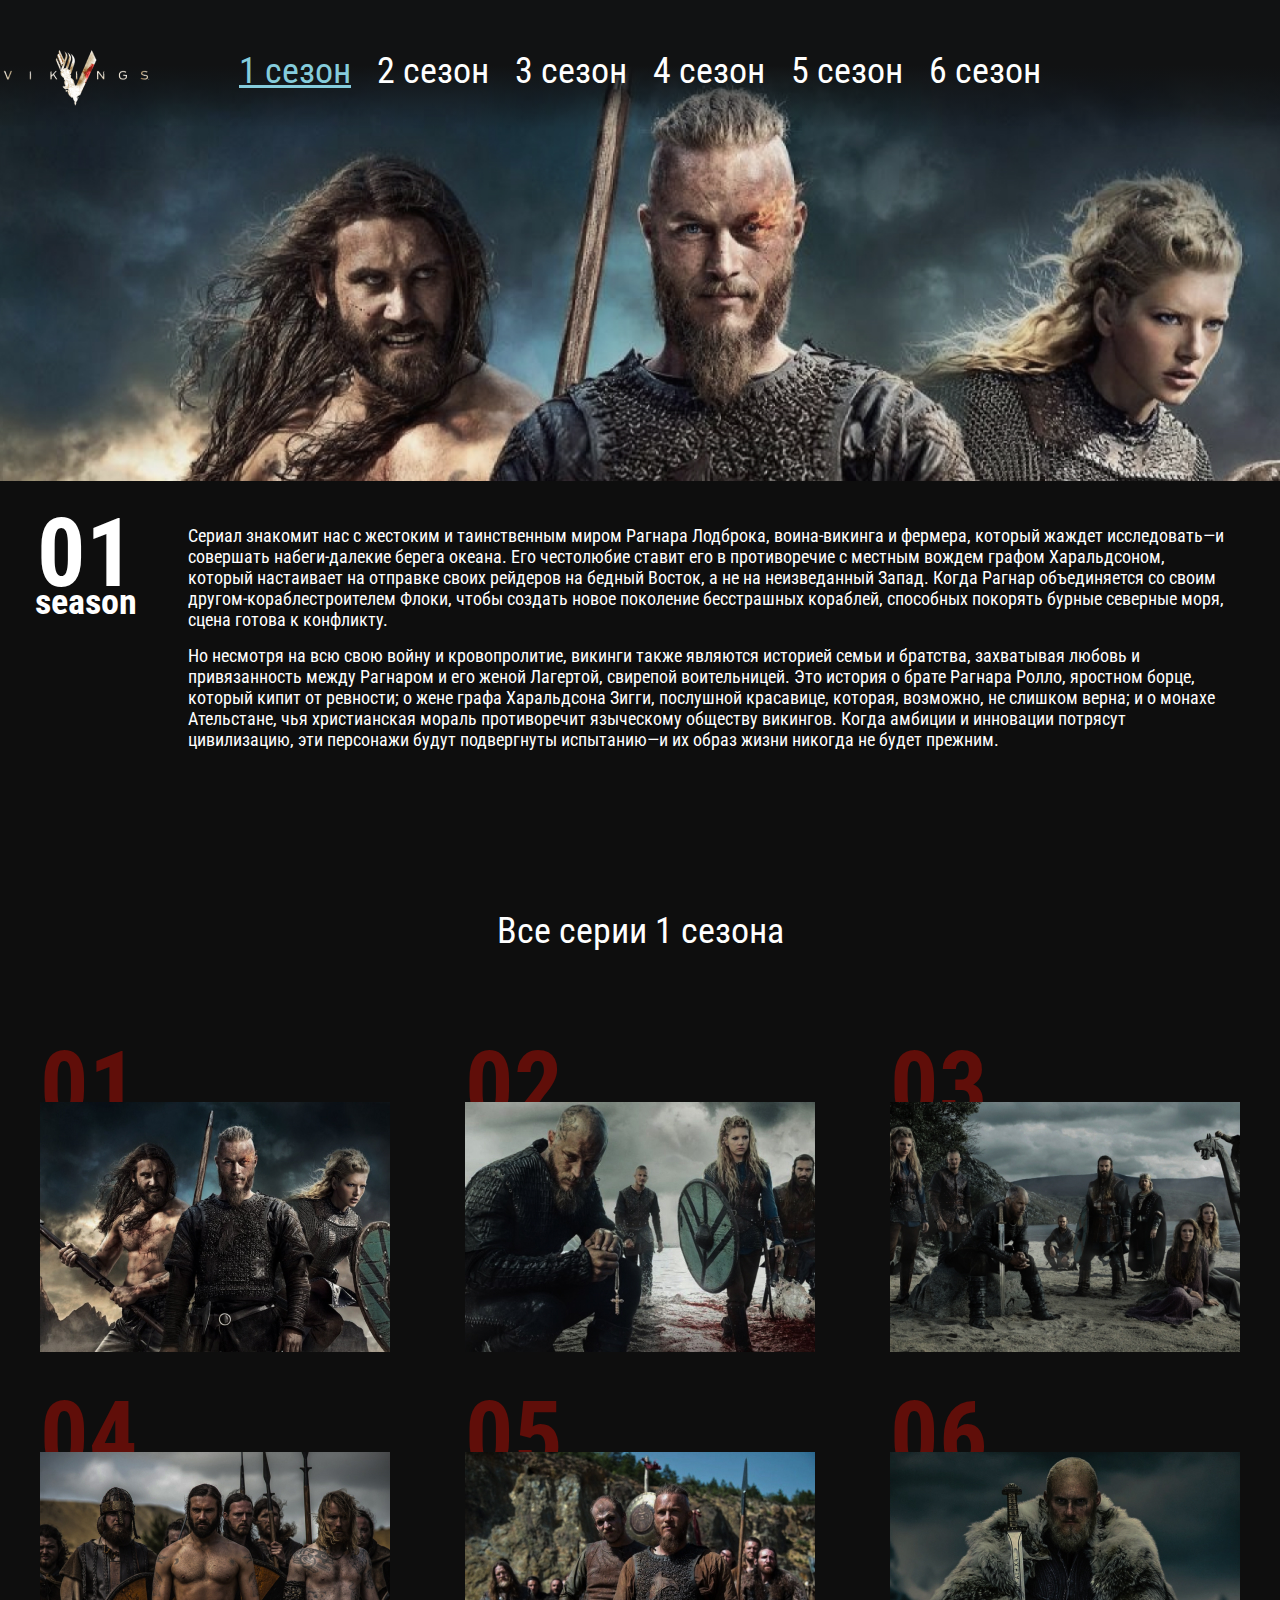
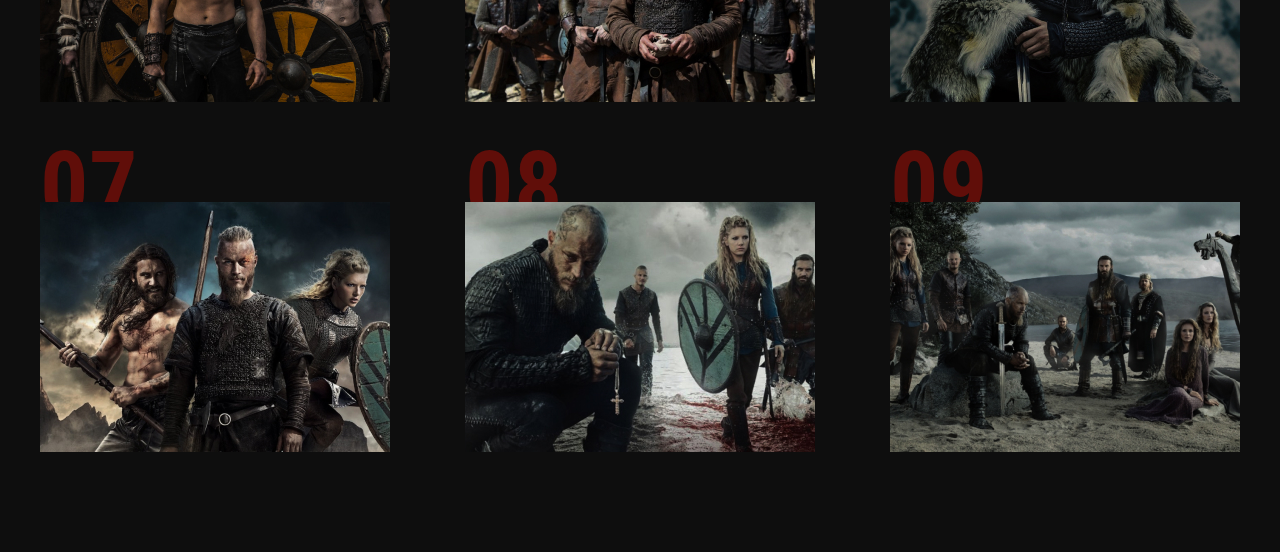
==== season-1.html @ 8d1ffd2a "completed nonadapted version" ====
<!DOCTYPE html>
<html lang="ru">

<head>
  <meta charset="UTF-8">
  <meta name="viewport" content="width=device-width, initial-scale=1.0">
  <meta http-equiv="X-UA-Compatible" content="ie=edge">
  <title>Vikings</title>
  <link href="https://fonts.googleapis.com/css2?family=Roboto+Condensed:ital,wght@0,400;0,700;1,300&display=swap"
    rel="stylesheet">
  <link rel="stylesheet" href="css/reset.css">
  <link rel="stylesheet" href="css/jquery.fancybox.css">
  <link rel="stylesheet" href="css/style.css">
</head>

<body>
  <header class="page-header">
    <nav class="menu">
      <div class="menu__container">
        <a class="page-logo" href="index.html">
          <img src="images/page-logo.png" alt="">
        </a>
        <ul class="menu__list">
          <li class="menu__list-item">
            <a class="menu__list-link menu__list-link--active" href="#">1 сезон</a>
          </li>
          <li class="menu__list-item">
            <a class="menu__list-link" href="#">2 сезон</a>
          </li>
          <li class="menu__list-item">
            <a class="menu__list-link" href="#">3 сезон</a>
          </li>
          <li class="menu__list-item">
            <a class="menu__list-link" href="#">4 сезон</a>
          </li>
          <li class="menu__list-item">
            <a class="menu__list-link" href="#">5 сезон</a>
          </li>
          <li class="menu__list-item">
            <a class="menu__list-link" href="#">6 сезон</a>
          </li>
        </ul>
      </div>
    </nav>
    <div class="season-info">
      <div class="season-info__num">
        01
        <span>season</span>
      </div>
      <div class="season-info__text">
        <p>
          Сериал знакомит нас с жестоким и таинственным миром Рагнара Лодброка, воина-викинга и фермера, который жаждет
          исследовать—и совершать набеги-далекие берега океана. Его честолюбие ставит его в противоречие с местным
          вождем графом Харальдсоном, который настаивает на отправке своих рейдеров на бедный Восток, а не на
          неизведанный Запад. Когда Рагнар объединяется со своим другом-кораблестроителем Флоки, чтобы создать новое
          поколение бесстрашных кораблей, способных покорять бурные северные моря, сцена готова к конфликту.
        </p>
        <p>
          Но несмотря на всю свою войну и кровопролитие, викинги также являются историей семьи и братства, захватывая
          любовь и привязанность между Рагнаром и его женой Лагертой, свирепой воительницей. Это история о брате Рагнара
          Ролло, яростном борце, который кипит от ревности; о жене графа Харальдсона Зигги, послушной красавице,
          которая, возможно, не слишком верна; и о монахе Ательстане, чья христианская мораль противоречит языческому
          обществу викингов. Когда амбиции и инновации потрясут цивилизацию, эти персонажи будут подвергнуты испытанию—и
          их образ жизни никогда не будет прежним.
        </p>
      </div>
    </div>
  </header>
  <main>
    <section class="seasons section-page">
      <div class="container">
        <h3 class="title">
          Все серии 1 сезона
        </h3>
        <ol class="seasons__inner">
          <li class="seasons__item" style="background-image: url('images/seasons-image-1.jpg');">
            <a class="seasons__link" data-fancybox="gallery"
              href="https://www.youtube.com/watch?v=IM_4-XFeRyA?autoplay=0">Cмотреть</a>
          </li>
          <li class="seasons__item" style="background-image: url('images/seasons-image-2.jpg');">
            <a class="seasons__link" data-fancybox="gallery"
              href="https://www.youtube.com/watch?v=IM_4-XFeRyA?autoplay=0">Cмотреть</a>
          </li>
          <li class="seasons__item" style="background-image: url('images/seasons-image-3.jpg');">
            <a class="seasons__link" data-fancybox="gallery"
              href="https://www.youtube.com/watch?v=IM_4-XFeRyA?autoplay=0">Cмотреть</a>
          </li>
          <li class="seasons__item" style="background-image: url('images/seasons-image-4.jpg');">
            <a class="seasons__link" data-fancybox="gallery"
              href="https://www.youtube.com/watch?v=IM_4-XFeRyA?autoplay=0">Cмотреть</a>
          </li>
          <li class="seasons__item" style="background-image: url('images/seasons-image-5.jpg');">
            <a class="seasons__link" data-fancybox="gallery"
              href="https://www.youtube.com/watch?v=IM_4-XFeRyA?autoplay=0">Cмотреть</a>
          </li>
          <li class="seasons__item" style="background-image: url('images/seasons-image-6.jpg');">
            <a class="seasons__link" data-fancybox="gallery"
              href="https://www.youtube.com/watch?v=IM_4-XFeRyA?autoplay=0">Cмотреть</a>
          </li>
          <li class="seasons__item" style="background-image: url('images/seasons-image-1.jpg');">
            <a class="seasons__link" data-fancybox="gallery"
              href="https://www.youtube.com/watch?v=IM_4-XFeRyA?autoplay=0">Cмотреть</a>
          </li>
          <li class="seasons__item" style="background-image: url('images/seasons-image-2.jpg');">
            <a class="seasons__link" data-fancybox="gallery"
              href="https://www.youtube.com/watch?v=IM_4-XFeRyA?autoplay=0">Cмотреть</a>
          </li>
          <li class="seasons__item" style="background-image: url('images/seasons-image-3.jpg');">
            <a class="seasons__link" data-fancybox="gallery"
              href="https://www.youtube.com/watch?v=IM_4-XFeRyA?autoplay=0">Cмотреть</a>
          </li>
        </ol>
      </div>
    </section>
  </main>

  <script src="https://ajax.googleapis.com/ajax/libs/jquery/3.4.1/jquery.min.js"></script>
  <script src="js/jquery.fancybox.min.js"></script>
  <script src="js/main.js"></script>
</body>

</html>
---- css/style.css ----
*,
*::before,
*::after {
   box-sizing: border-box;
}

body {
   background-color: #0E0E0E;
   color: #fff;
   font-weight: 400;
   font-family: 'Roboto Condensed', sans-serif;
   font-size: 18px;
   line-height: 21px;
}

a {
   color: inherit;
   text-decoration: none;
}

ul {
   list-style: none;
}

button {
   cursor: pointer;
}

.container {
   max-width: 1220px;
   padding: 0 10px;
   margin: 0 auto;
}

.section-page {
   padding: 100px 0;
}

.title {
   text-align: center;
   margin-bottom: 100px;
   font-size: 36px;
   line-height: 42px;
   font-weight: 400;
}

.header {
   background-image: url('../images/header-bg.jpg');
   height: 100vh;
   background-size: cover;
   background-repeat: no-repeat;
   background-position: center 55px;
   text-align: center;
   position: relative;
}

.header::after {
   content: "";
   position: absolute;
   height: 70px;
   bottom: 0;
   left: 0;
   width: 100%;
   background: linear-gradient(180deg, #0E0E0E 0%, rgba(17, 17, 17, 0.850295) 16.53%, rgba(32, 31, 33, 0) 100%);
   transform: rotate(180deg);
}

.menu {
   padding: 50px 0 58px;
   background: linear-gradient(180deg, #111213 0%, #111213 43.62%, rgba(32, 31, 33, 0) 86.33%);
}

.menu__list {
   display: flex;
   justify-content: center;
}

.menu__list-item {
   padding: 0 13px;
}

.menu__list-link {
   font-size: 36px;
   line-height: 42px;
   transition: all .5s;
}

.menu__list-link:hover,
.menu__list-link--active {
   color: #85CCDC;
   text-decoration: underline;
}

.logo {
   padding-top: 178px;
}

.about__inner {
   display: flex;
}

.about__info {
   width: 375px;
   margin-right: 50px;
   flex: none;
}

.about__info-item {
   margin-bottom: 25px;
   color: #E5E5E5;
}

.about__info-item span {
   display: block;
}

.about__text p {
   margin-bottom: 25px;
}

.video {
   background-image: url('../images/video-bg.jpg');
   height: 100vh;
   background-size: cover;
   background-position: center center;
   background-repeat: no-repeat;
   text-align: right;
}

.video__text {
   font-style: italic;
   font-weight: 300;
   font-size: 72px;
   line-height: 84px;
   color: #85CCDC;
   padding-top: 444px;
   margin-bottom: 40px;
}

.video__text span {
   display: block;
   padding-right: 290px;
}

.video__btn {
   position: relative;
   padding-left: 112px;
   margin-right: 230px;
}

.video__btn::before {
   content: "";
   position: absolute;
   width: 100px;
   height: 100px;
   top: -40px;
   left: 0;
   background-image: url('../images/youtube-btn.svg');
}

.seasons__inner {
   display: grid;
   grid-template-columns: 1fr 1fr 1fr;
   grid-gap: 100px 75px;
   counter-reset: counter;
   padding-top: 50px;
}

.seasons__item {
   position: relative;
   width: 350px;
   height: 250px;
   background-repeat: no-repeat;
   background-position: center center;
   background-size: cover;
   list-style: none;
   display: flex;
   justify-content: center;
   align-items: center;
}

.seasons__item::before {
   content: '0'counter(counter);
   counter-increment: counter;
   position: absolute;
   font-weight: bold;
   font-size: 96px;
   line-height: 112px;
   color: #600E09;
   left: 0;
   top: -72px;
   z-index: -1;
}

.seasons__item:hover::after {
   content: "";
   position: absolute;
   top: 0;
   left: 0;
   right: 0;
   bottom: 0;
   background: rgba(14, 14, 14, 0.7);
}

.seasons__item:hover .seasons__link {
   opacity: 1;
}

.seasons__link {
   font-size: 36px;
   line-height: 42px;
   padding: 12px 78px 11px;
   background-color: #0E0E0E;
   opacity: 0;
   transition: all .3s;
   z-index: 1;
}

.heroes__inner {
   display: flex;
   justify-content: space-between;
}

.heroes__slider-img {
   max-width: 775px;
}

.heroes__slider-text {
   max-width: 350px;
}

.heroes__name {
   font-style: italic;
   font-weight: 300;
   font-size: 72px;
   line-height: 84px;
   color: #85CCDC;
   margin-bottom: 44px;
}

.heroes__text p {
   margin-bottom: 15px;
}

.slick-btn {
   position: absolute;
   top: 50%;
   transform: translateY(-50%);
   border: none;
   background-color: transparent;
   z-index: 5;
}

.slick-prev {
   left: 38px;
}

.slick-next {
   right: 38px;
}

.copy {
   padding: 14px 0 15px;
   text-align: center;
}

/* start season-1 */

.page-header {
   background-image: url('../images/season-1bg.jpg');
   background-repeat: no-repeat;
   background-position: center center;
   background-size: cover;
   height: 90vh;
   position: relative;
}

.menu__container {
   max-width: 1385px;
   margin: 0 auto;
   position: relative;
}

.page-logo {
   position: absolute;
   left: 0;
}

.season-info {
   position: absolute;
   max-width: 1385px;
   display: flex;
   padding: 44px 47px 45px 35px;
   background-color: #0E0E0E;
   bottom: 0;
   left: 0;
   right: 0;
   margin: 0 auto;
}

.season-info__num {
   font-weight: bold;
   font-size: 96px;
   line-height: 56px;
   text-align: center;
   margin-right: 51px;
}

.season-info__num span {
   display: block;
   font-size: 36px;
   line-height: 42px;
}

.season-info__text p {
   margin-bottom: 15px;
}

/* end season-1 */
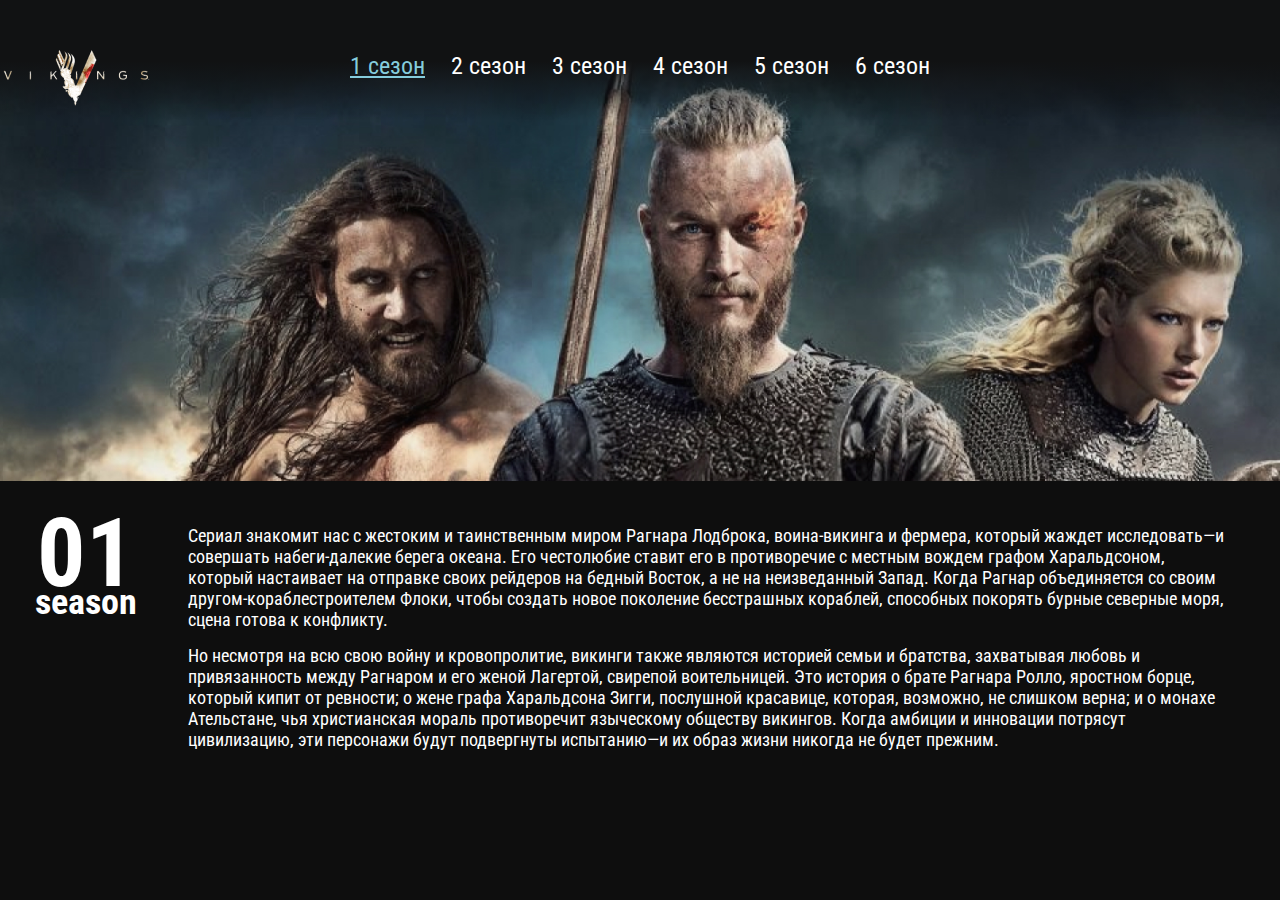
==== commit 68ed72a5: "adapted header, sections about and video" ====
--- a/season-1.html
+++ b/season-1.html
@@ -66,7 +66,7 @@
       </div>
     </div>
   </header>
-  <main>
+  <!-- <main>
     <section class="seasons section-page">
       <div class="container">
         <h3 class="title">
@@ -112,7 +112,7 @@
         </ol>
       </div>
     </section>
-  </main>
+  </main> -->
 
   <script src="https://ajax.googleapis.com/ajax/libs/jquery/3.4.1/jquery.min.js"></script>
   <script src="js/jquery.fancybox.min.js"></script>
--- a/css/style.css
+++ b/css/style.css
@@ -92,7 +92,7 @@
 }
 
 .logo {
-   padding-top: 178px;
+   padding-top: 17vh;
 }
 
 .about__inner {
@@ -133,7 +133,7 @@
    font-size: 72px;
    line-height: 84px;
    color: #85CCDC;
-   padding-top: 444px;
+   padding-top: 45vh;
    margin-bottom: 40px;
 }
 
@@ -190,6 +190,10 @@
    left: 0;
    top: -72px;
    z-index: -1;
+}
+
+.seasons__item:nth-child(n+10)::before {
+   content: counter(counter);
 }
 
 .seasons__item:hover::after {
@@ -316,4 +320,67 @@
    margin-bottom: 15px;
 }
 
-/* end season-1 */+/* end season-1 */
+
+
+
+/* start media */
+
+@media (max-width: 1366px) {
+   .logo__img {
+      max-width: 80%;
+   }
+
+   .menu__list-link {
+      font-size: 24px;
+      line-height: 32px;
+   }
+
+   .about__info {
+      width: 260px;
+   }
+}
+
+@media (max-width: 768px) {
+   body {
+      font-size: 16px;
+      line-height: 19px;
+   }
+
+   .section-page {
+      padding: 50px 0;
+   }
+
+   .title {
+      margin-bottom: 50px;
+   }
+
+   .about__inner {
+      display: block;
+   }
+
+   .video__text {
+      font-size: 48px;
+      line-height: 56px;
+   }
+
+   .video__text span {
+      padding-right: 200px;
+   }
+
+   .video__btn {
+      margin-right: 0;
+   }
+}
+
+@media (max-width: 640px) {
+   .menu__list {
+      display: none;
+   }
+
+   .logo {
+      padding-top: 21vh;
+   }
+}
+
+/* end media */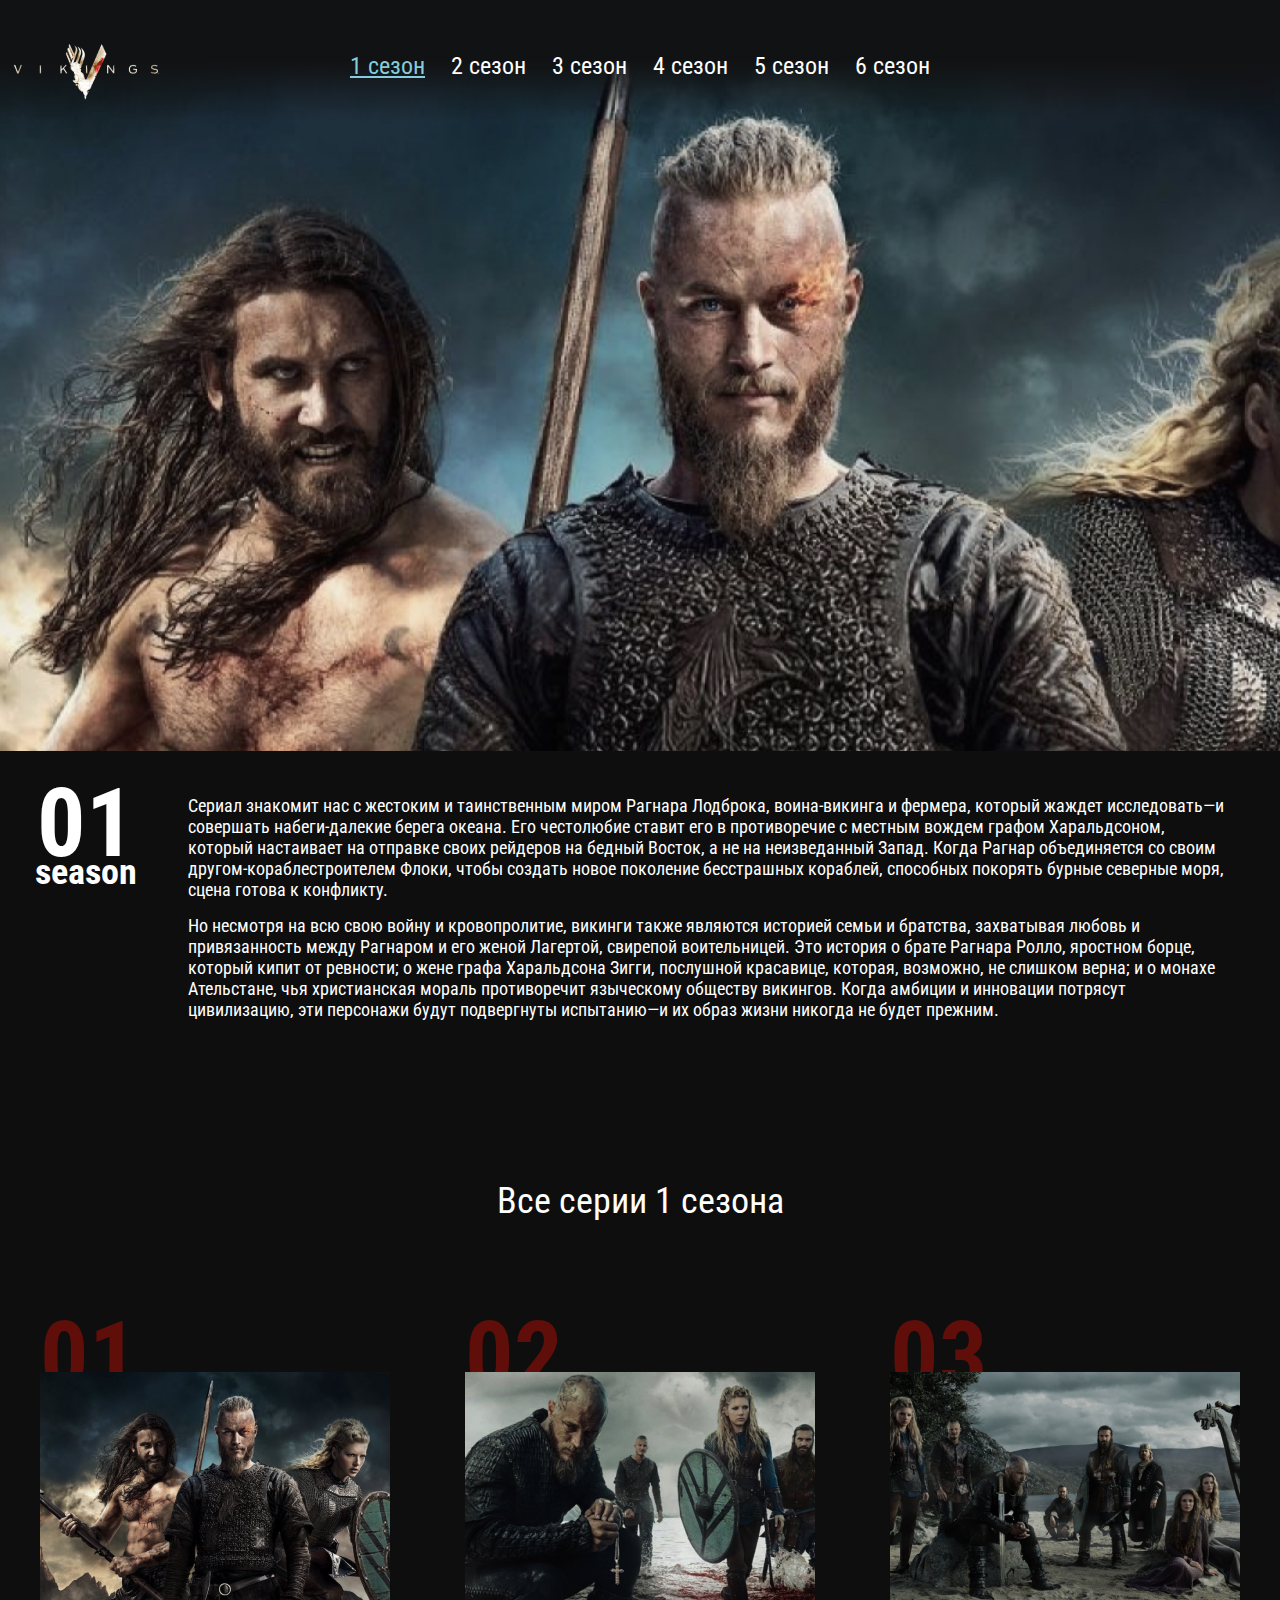
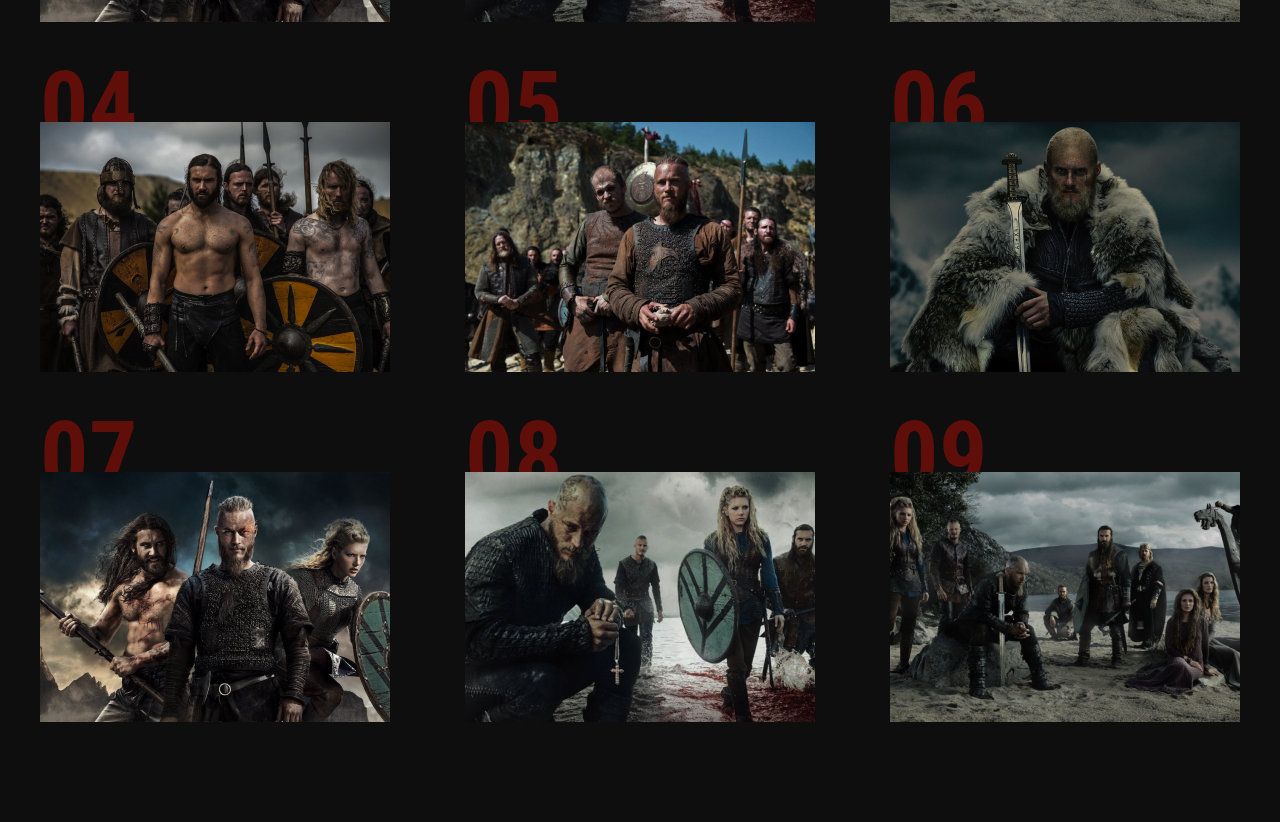
==== commit 8c19608f: "adapted some elements" ====
--- a/season-1.html
+++ b/season-1.html
@@ -66,7 +66,7 @@
       </div>
     </div>
   </header>
-  <!-- <main>
+  <main>
     <section class="seasons section-page">
       <div class="container">
         <h3 class="title">
@@ -112,7 +112,7 @@
         </ol>
       </div>
     </section>
-  </main> -->
+  </main>
 
   <script src="https://ajax.googleapis.com/ajax/libs/jquery/3.4.1/jquery.min.js"></script>
   <script src="js/jquery.fancybox.min.js"></script>
--- a/css/style.css
+++ b/css/style.css
@@ -160,7 +160,7 @@
 
 .seasons__inner {
    display: grid;
-   grid-template-columns: 1fr 1fr 1fr;
+   grid-template-columns: repeat(auto-fill, minmax(284px, 1fr));
    grid-gap: 100px 75px;
    counter-reset: counter;
    padding-top: 50px;
@@ -168,7 +168,7 @@
 
 .seasons__item {
    position: relative;
-   width: 350px;
+   /* width: 350px; */
    height: 250px;
    background-repeat: no-repeat;
    background-position: center center;
@@ -227,6 +227,7 @@
 
 .heroes__slider-img {
    max-width: 775px;
+   position: relative;
 }
 
 .heroes__slider-text {
@@ -263,6 +264,31 @@
    right: 38px;
 }
 
+.slick-dots {
+   display: flex;
+   justify-content: center;
+   transform: translateY(-40px);
+}
+
+.slick-dots li {
+   padding: 0 5px;
+}
+
+.slick-dots button {
+   font-size: 0;
+   padding: 0;
+   width: 13px;
+   height: 13px;
+   border-radius: 50%;
+   border: 1px solid #fff;
+   outline: none;
+   background-color: transparent;
+}
+
+.slick-dots .slick-active button {
+   background-color: #fff;
+}
+
 .copy {
    padding: 14px 0 15px;
    text-align: center;
@@ -325,8 +351,18 @@
 
 
 /* start media */
+@media (max-width: 1420px) {
+   .page-logo {
+      left: 10px;
+      top: -6px;
+   }
+}
 
 @media (max-width: 1366px) {
+   .page-header {
+      height: 120vh;
+   }
+
    .logo__img {
       max-width: 80%;
    }
@@ -338,6 +374,33 @@
 
    .about__info {
       width: 260px;
+   }
+}
+
+@media (max-width: 1200px) {
+   .heroes__inner {
+      display: block;
+   }
+
+   .heroes__slider-text {
+      max-width: 100%;
+      padding-top: 50px;
+   }
+
+   .heroes__slider-img {
+      max-width: 100%;
+   }
+}
+
+@media (max-width: 1088px) {
+   .seasons__item {
+      height: 340px;
+   }
+}
+
+@media (max-width: 992px) {
+   .page-logo {
+      display: none;
    }
 }
 
@@ -353,6 +416,8 @@
 
    .title {
       margin-bottom: 50px;
+      font-size: 28px;
+      line-height: 36px;
    }
 
    .about__inner {
@@ -370,12 +435,51 @@
 
    .video__btn {
       margin-right: 0;
+      padding-left: 62px;
+   }
+
+   .video__btn::before {
+      width: 50px;
+      height: 50px;
+      background-size: cover;
+      top: -16px;
+   }
+
+   .season-info {
+      display: block;
+      padding: 30px 10px 0px 10px;
+   }
+
+   .season-info__num {
+      text-align: left;
+      font-size: 50px;
+      line-height: 26px;
+      margin-bottom: 15px;
+   }
+
+   .season-info__num span {
+      font-size: 25px;
+      line-height: 32px;
+   }
+
+   .seasons__inner {
+      grid-gap: 80px 35px;
+   }
+
+   .slick-btn {
+      display: none;
+   }
+
+   .heroes__name {
+      font-size: 46px;
+      line-height: 56px;
+      margin-bottom: 25px;
    }
 }
 
 @media (max-width: 640px) {
    .menu__list {
-      display: none;
+      display: block;
    }
 
    .logo {
@@ -383,4 +487,10 @@
    }
 }
 
+@media (max-width: 414px) {
+   .seasons__item {
+      height: 203px;
+   }
+}
+
 /* end media */